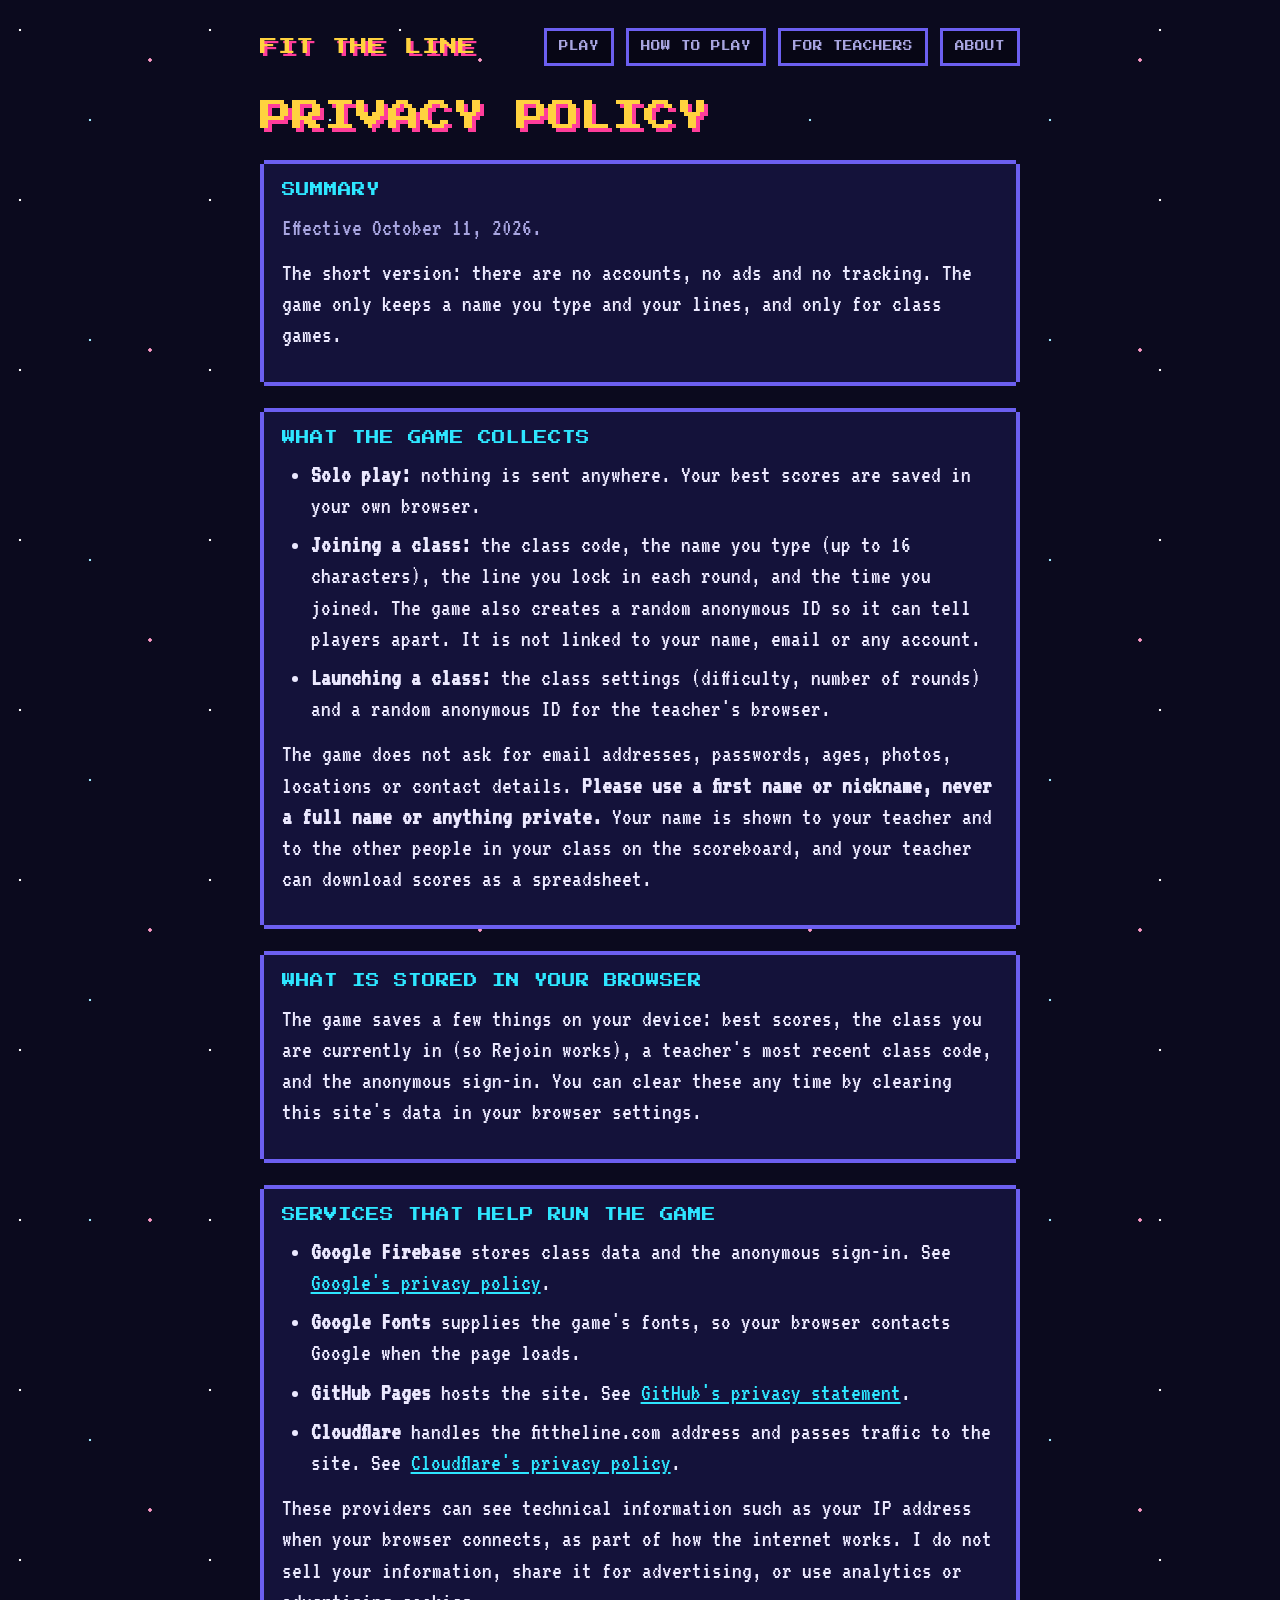
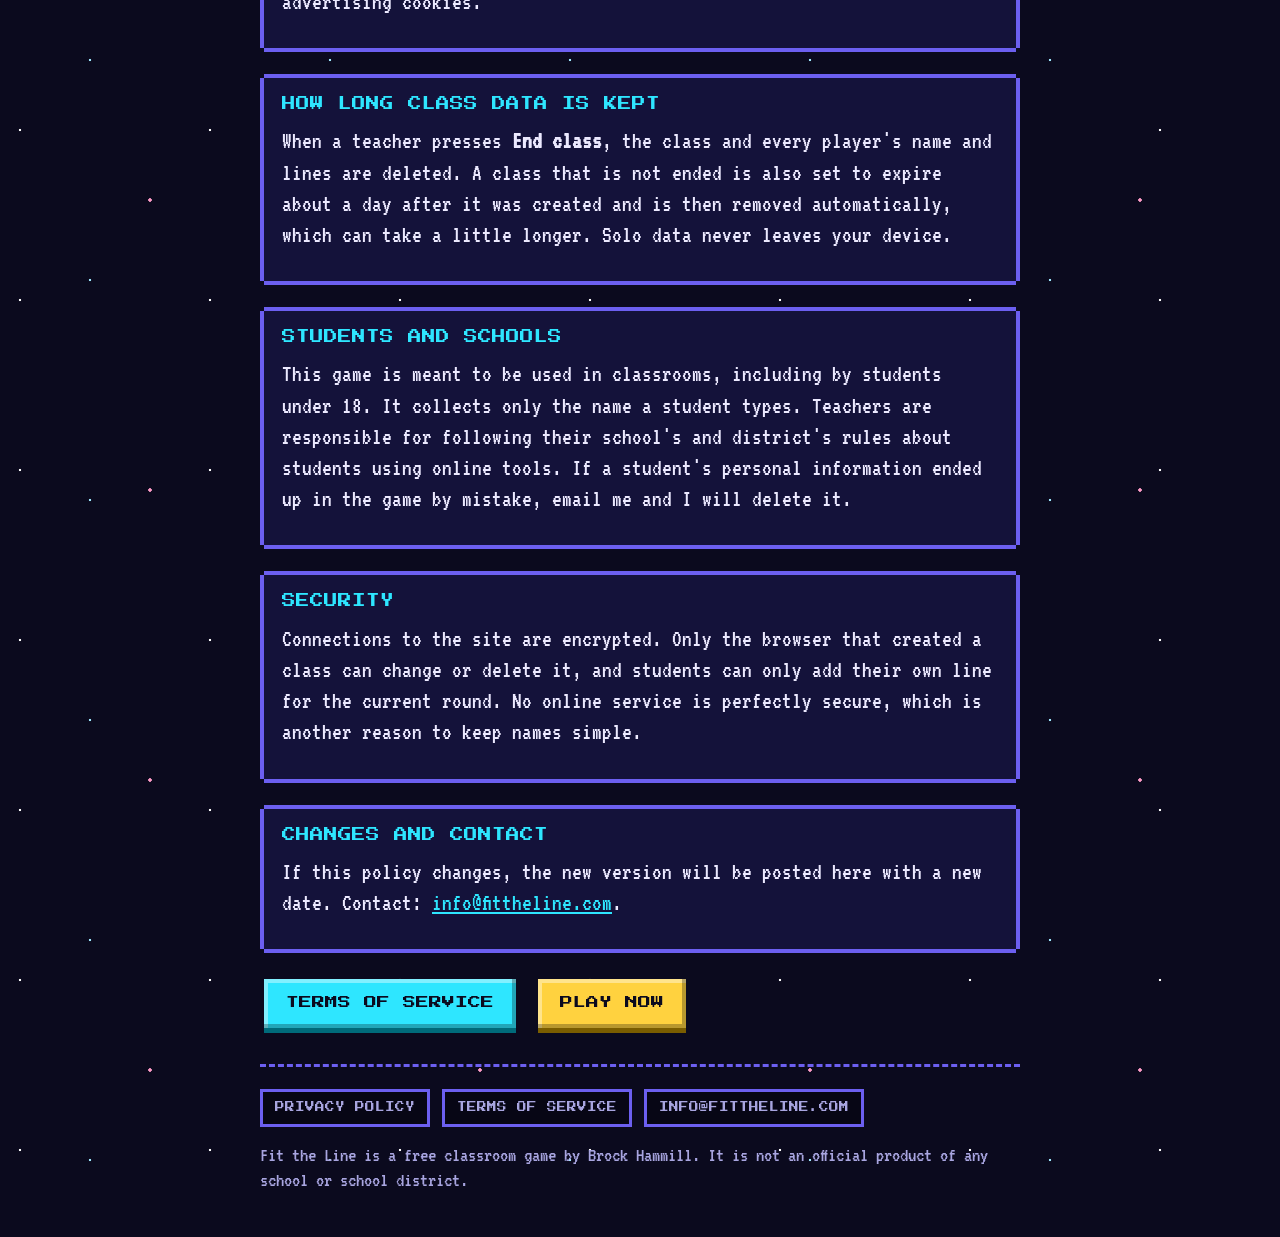
==== privacy/index.html @ 3a4907e1 "Add real pages (how to play, teachers, about, privacy, terms), crawlable links, JSON-LD, new home ti" ====
<!doctype html>
<html lang="en">
<head>
<meta charset="utf-8">
<meta name="viewport" content="width=device-width,initial-scale=1">
<title>Privacy Policy - Fit the Line</title>
<meta name="description" content="Privacy policy for Fit the Line, a free classroom game. No accounts, no ads and no tracking. What is stored for class games and how long it is kept.">
<link rel="canonical" href="https://fittheline.com/privacy/">
<meta property="og:title" content="Privacy Policy - Fit the Line">
<meta property="og:description" content="Privacy policy for Fit the Line, a free classroom game. No accounts, no ads and no tracking. What is stored for class games and how long it is kept.">
<meta property="og:url" content="https://fittheline.com/privacy/">
<meta property="og:type" content="website">
<meta name="theme-color" content="#0b0a1e">
<link rel="icon" href="/favicon.ico" sizes="48x48">
<link rel="icon" href="/favicon.svg" type="image/svg+xml">
<link rel="icon" href="/favicon-48.png" type="image/png" sizes="48x48">
<link rel="apple-touch-icon" href="/apple-touch-icon.png">
<link rel="preconnect" href="https://fonts.googleapis.com">
<link rel="preconnect" href="https://fonts.gstatic.com" crossorigin>
<link href="https://fonts.googleapis.com/css2?family=Press+Start+2P&family=VT323&display=swap" rel="stylesheet">
<link rel="stylesheet" href="/site.css">
</head>
<body>
<div class="page">
<header class="sitehead">
  <a class="brand" href="/">Fit the Line</a>
  <nav aria-label="Main"><a href="/">Play</a><a href="/how-to-play/">How to play</a><a href="/teachers/">For teachers</a><a href="/about/">About</a></nav>
</header>
<main class="doc">
<h1>Privacy policy</h1>
<section class="board"><h2>Summary</h2><p class="muted">Effective October 11, 2026.</p>
    <p>The short version: there are no accounts, no ads and no tracking. The game only keeps a name you type and your lines, and only for class games.</p></section>
<section class="board"><h2>What the game collects</h2>
    <ul>
      <li><b>Solo play:</b> nothing is sent anywhere. Your best scores are saved in your own browser.</li>
      <li><b>Joining a class:</b> the class code, the name you type (up to 16 characters), the line you lock in each round, and the time you joined. The game also creates a random anonymous ID so it can tell players apart. It is not linked to your name, email or any account.</li>
      <li><b>Launching a class:</b> the class settings (difficulty, number of rounds) and a random anonymous ID for the teacher's browser.</li>
    </ul>
    <p>The game does not ask for email addresses, passwords, ages, photos, locations or contact details. <b>Please use a first name or nickname, never a full name or anything private.</b> Your name is shown to your teacher and to the other people in your class on the scoreboard, and your teacher can download scores as a spreadsheet.</p></section>
<section class="board"><h2>What is stored in your browser</h2>
    <p>The game saves a few things on your device: best scores, the class you are currently in (so Rejoin works), a teacher's most recent class code, and the anonymous sign-in. You can clear these any time by clearing this site's data in your browser settings.</p></section>
<section class="board"><h2>Services that help run the game</h2>
    <ul>
      <li><b>Google Firebase</b> stores class data and the anonymous sign-in. See <a href="https://policies.google.com/privacy" target="_blank" rel="noopener">Google's privacy policy</a>.</li>
      <li><b>Google Fonts</b> supplies the game's fonts, so your browser contacts Google when the page loads.</li>
      <li><b>GitHub Pages</b> hosts the site. See <a href="https://docs.github.com/en/site-policy/privacy-policies/github-general-privacy-statement" target="_blank" rel="noopener">GitHub's privacy statement</a>.</li>
      <li><b>Cloudflare</b> handles the fittheline.com address and passes traffic to the site. See <a href="https://www.cloudflare.com/privacypolicy/" target="_blank" rel="noopener">Cloudflare's privacy policy</a>.</li>
    </ul>
    <p>These providers can see technical information such as your IP address when your browser connects, as part of how the internet works. I do not sell your information, share it for advertising, or use analytics or advertising cookies.</p></section>
<section class="board"><h2>How long class data is kept</h2>
    <p>When a teacher presses <b>End class</b>, the class and every player's name and lines are deleted. A class that is not ended is also set to expire about a day after it was created and is then removed automatically, which can take a little longer. Solo data never leaves your device.</p></section>
<section class="board"><h2>Students and schools</h2>
    <p>This game is meant to be used in classrooms, including by students under 18. It collects only the name a student types. Teachers are responsible for following their school's and district's rules about students using online tools. If a student's personal information ended up in the game by mistake, email me and I will delete it.</p></section>
<section class="board"><h2>Security</h2>
    <p>Connections to the site are encrypted. Only the browser that created a class can change or delete it, and students can only add their own line for the current round. No online service is perfectly secure, which is another reason to keep names simple.</p></section>
<section class="board"><h2>Changes and contact</h2>
    <p>If this policy changes, the new version will be posted here with a new date. Contact: <a href="mailto:info@fittheline.com">info@fittheline.com</a>.</p></section>
<div class="ctas"><a class="cta alt" href="/terms/">Terms of service</a><a class="cta" href="/">Play now</a></div>
</main>
<footer class="sitefoot">
  <nav aria-label="Legal and contact"><a href="/privacy/">Privacy policy</a><a href="/terms/">Terms of service</a><a href="mailto:info@fittheline.com">info@fittheline.com</a></nav>
  <p>Fit the Line is a free classroom game by Brock Hammill. It is not an official product of any school or school district.</p>
</footer>
</div>
</body>
</html>
---- site.css ----
/* Shared styles for the info pages (how to play, teachers, about, privacy, terms). The game itself is in index.html. */
:root {
  --bg: #0b0a1e; --screen: #070615; --panel: #14123a; --ink: #ece9ff; --muted: #a8a5e0;
  --grid: #2b2868; --edge: #6c5ff0; --cyan: #2ee6ff; --magenta: #ff3d9a; --yellow: #ffd23f; --dark: #0b0a1e;
  --display: "Press Start 2P", "Courier New", monospace;
  --body: "VT323", "Courier New", monospace;
  color-scheme: dark;
}
* { box-sizing: border-box; }
body {
  margin: 0; background-color: var(--bg);
  background-image:
    radial-gradient(circle at 20px 30px, #ffffff 0, #ffffff 1px, transparent 1.6px),
    radial-gradient(circle at 90px 120px, #9fe9ff 0, #9fe9ff 1px, transparent 1.6px),
    radial-gradient(circle at 150px 60px, #ff9cc8 0, #ff9cc8 1.5px, transparent 2px);
  background-size: 190px 170px, 240px 220px, 330px 290px;
  color: var(--ink); font: 22px/1.2 var(--body); padding: 28px 20px 44px;
}
.page { max-width: 760px; margin-inline: auto; display: grid; gap: 28px; }
a { color: var(--cyan); }
a:focus-visible { outline: 3px dashed var(--ink); outline-offset: 4px; }

.sitehead { display: flex; flex-wrap: wrap; gap: 16px 24px; align-items: center; justify-content: space-between; }
.brand { font: 400 1.1rem/1.3 var(--display); color: var(--yellow); text-shadow: 3px 3px 0 var(--magenta); text-transform: uppercase; text-decoration: none; }
.sitehead nav, .sitefoot nav { display: flex; flex-wrap: wrap; gap: 10px 12px; }
.sitehead nav a, .sitefoot nav a {
  font: 400 0.6rem/1 var(--display); text-transform: uppercase; text-decoration: none; color: var(--muted);
  background: var(--screen); border: 3px solid var(--edge); padding: 11px 12px;
}
.sitehead nav a:hover, .sitefoot nav a:hover { color: var(--ink); }
.sitehead nav a[aria-current="page"] { background: var(--cyan); border-color: var(--cyan); color: var(--dark); }
.sitefoot { display: grid; gap: 16px; border-top: 3px dashed var(--edge); padding-top: 22px; }
.sitefoot p { margin: 0; color: var(--muted); font-size: 1.3rem; }

.doc { display: grid; gap: 22px; min-width: 0; }
.doc h1 { font: 400 clamp(1.2rem, 5vw, 2rem)/1.4 var(--display); color: var(--yellow); text-shadow: 4px 4px 0 var(--magenta); margin: 0; text-transform: uppercase; text-wrap: balance; }
.board { background: var(--panel); padding: 16px 18px; margin: 4px; min-width: 0;
  box-shadow: 0 -4px 0 0 var(--edge), 0 4px 0 0 var(--edge), -4px 0 0 0 var(--edge), 4px 0 0 0 var(--edge); }
.doc h2 { font: 400 0.85rem/1.5 var(--display); color: var(--cyan); text-transform: uppercase; margin: 0 0 12px; }
.doc h3 { font: 400 0.65rem/1.5 var(--display); color: var(--yellow); text-transform: uppercase; margin: 18px 0 8px; }
.doc p, .doc li, .doc dd { font-size: 1.5rem; line-height: 1.3; color: var(--ink); }
.doc p { margin: 0 0 14px; }
.doc .lead { font-size: 1.7rem; color: var(--muted); margin: 0; }
.doc .muted { color: var(--muted); }
.doc ul, .doc ol { margin: 0 0 14px; padding-left: 1.3em; display: grid; gap: 8px; }
.doc dt { font: 400 0.65rem/1.5 var(--display); color: var(--yellow); text-transform: uppercase; margin: 16px 0 6px; }
.doc dd { margin: 0 0 8px; }
.doc .steps { list-style: none; padding: 0; counter-reset: step; }
.doc .steps li { counter-increment: step; display: grid; grid-template-columns: 2.2em minmax(0, 1fr); gap: 10px; align-items: baseline; }
.doc .steps li::before { content: counter(step); font: 400 0.8rem var(--display); color: var(--dark); background: var(--yellow); text-align: center; padding: 6px 0; box-shadow: inset -3px -3px 0 rgba(0, 0, 0, 0.28); }
.doc .formula { font: 1.7rem/1.2 var(--body); background: var(--screen); border: 3px solid var(--edge); padding: 8px 12px; overflow-wrap: anywhere; }
.cta { display: inline-block; font: 400 0.8rem/1 var(--display); text-transform: uppercase; text-decoration: none; color: var(--dark); background: var(--yellow); padding: 18px 22px;
  box-shadow: inset -4px -4px 0 rgba(0, 0, 0, 0.28), inset 4px 4px 0 rgba(255, 255, 255, 0.4), 0 5px 0 0 #7a5d00; }
.cta:active { transform: translateY(4px); }
.cta.alt { background: var(--cyan); box-shadow: inset -4px -4px 0 rgba(0, 0, 0, 0.28), inset 4px 4px 0 rgba(255, 255, 255, 0.4), 0 5px 0 0 #006b7a; }
.ctas { display: flex; flex-wrap: wrap; gap: 18px 22px; padding: 4px 4px 8px; }
@media (max-width: 520px) { .sitehead nav a, .sitefoot nav a { padding: 10px; } }
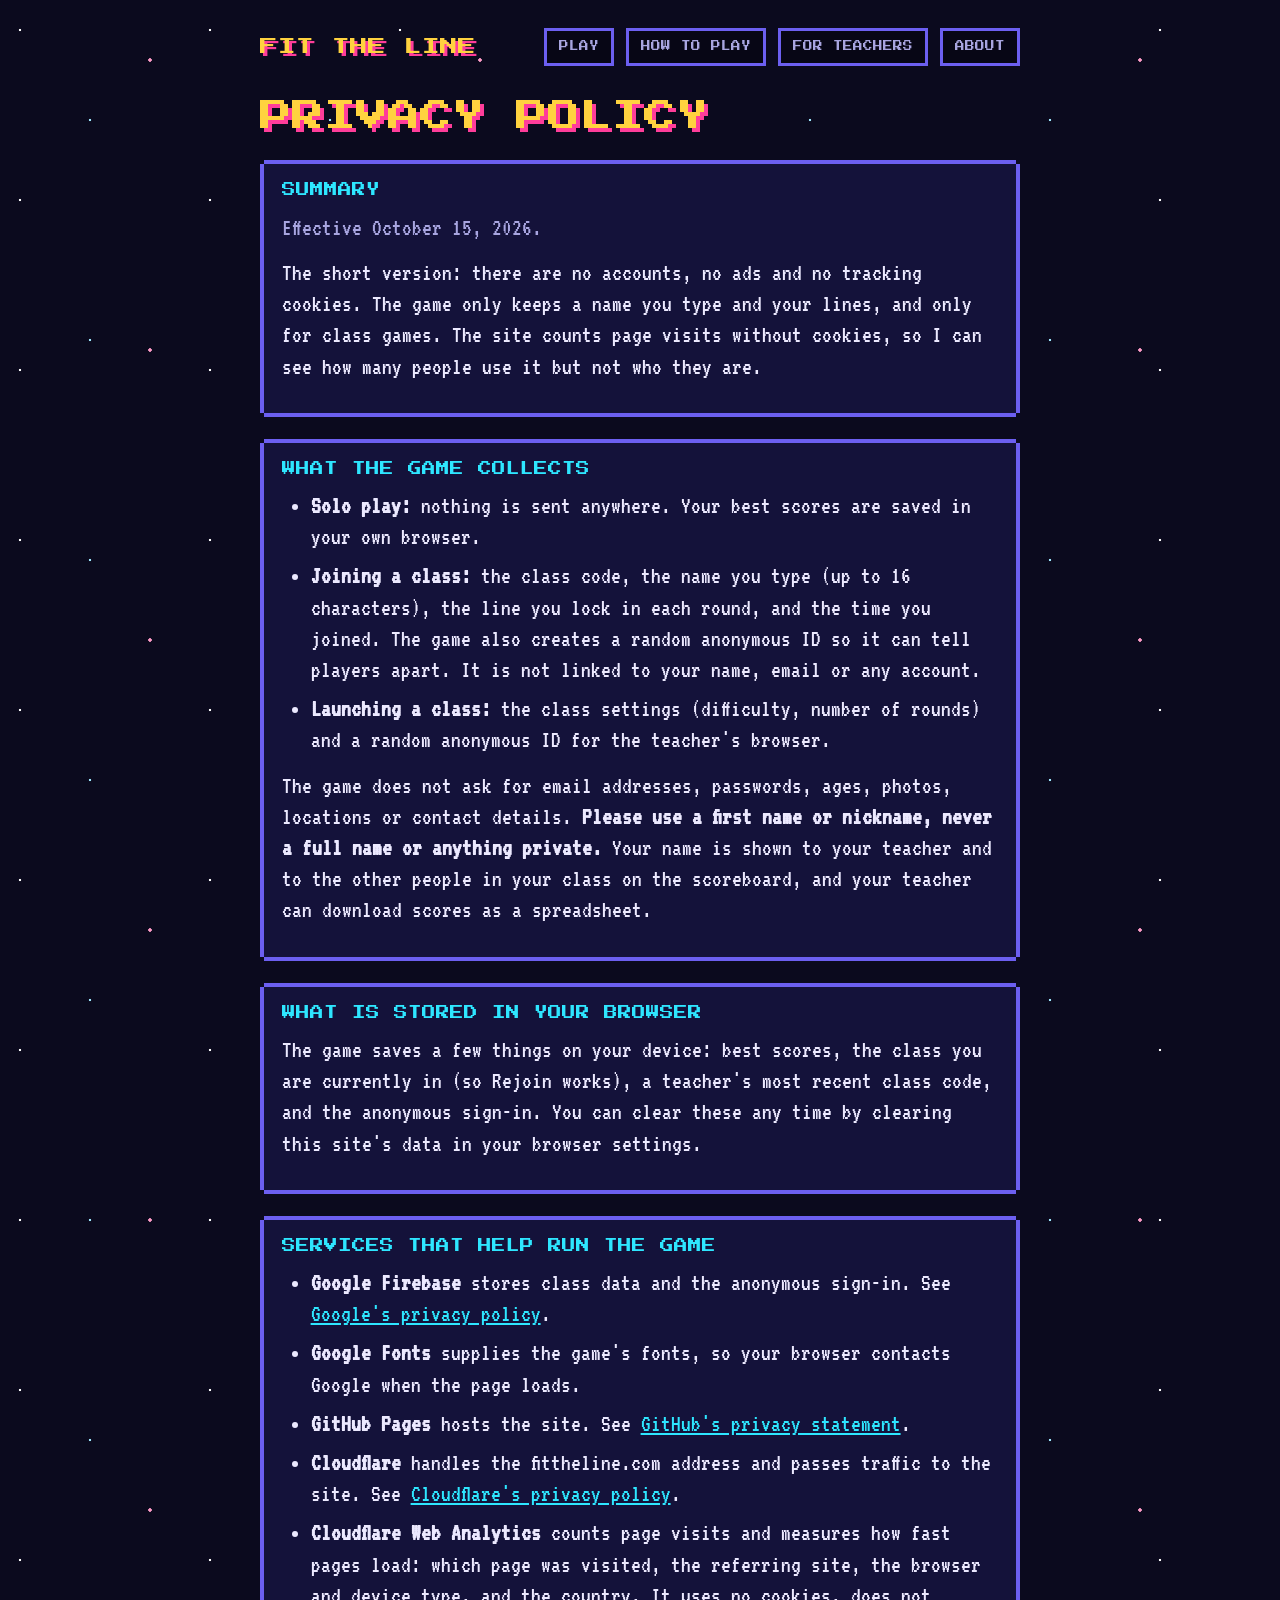
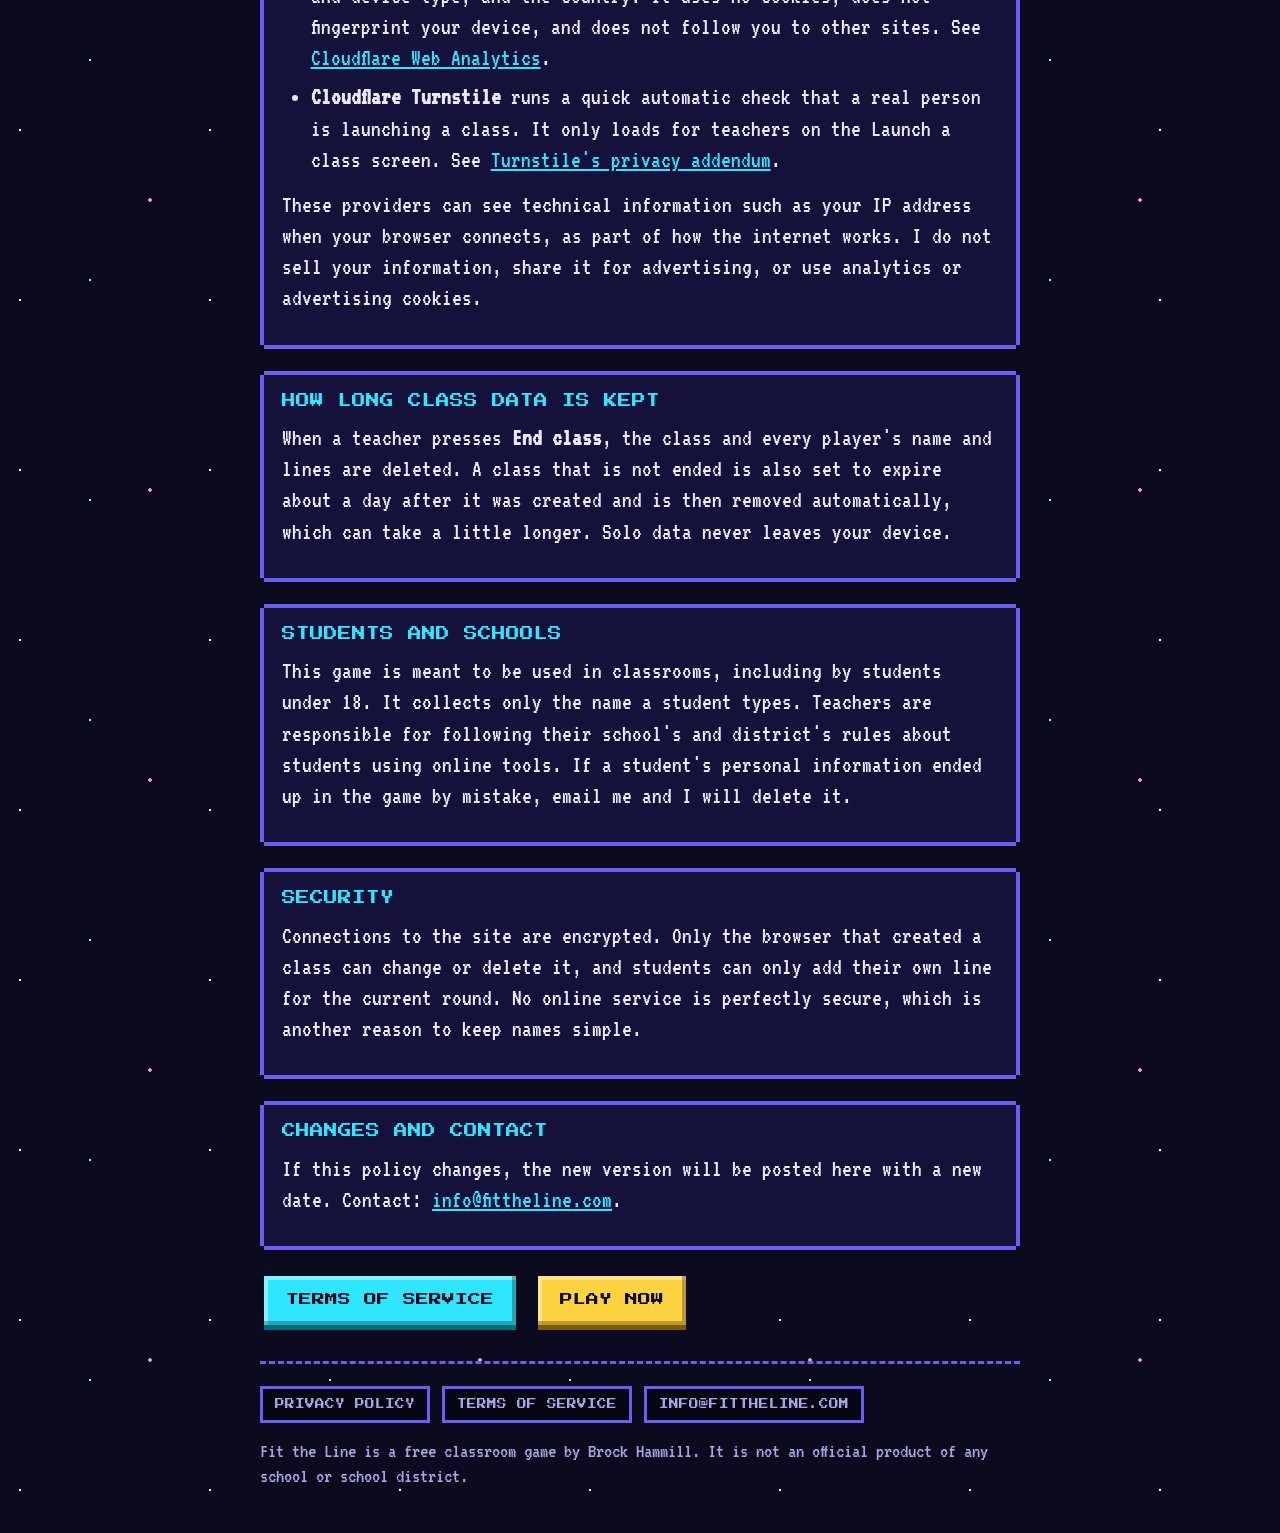
==== commit 15859f41: "Privacy page: disclose Cloudflare Web Analytics and Turnstile The page promised no analytics. Cloudf" ====
--- a/privacy/index.html
+++ b/privacy/index.html
@@ -4,10 +4,10 @@
 <meta charset="utf-8">
 <meta name="viewport" content="width=device-width,initial-scale=1">
 <title>Privacy Policy - Fit the Line</title>
-<meta name="description" content="Privacy policy for Fit the Line, a free classroom game. No accounts, no ads and no tracking. What is stored for class games and how long it is kept.">
+<meta name="description" content="Privacy policy for Fit the Line, a free classroom game. No accounts, no ads and no tracking cookies. What is stored for class games and how long it is kept.">
 <link rel="canonical" href="https://fittheline.com/privacy/">
 <meta property="og:title" content="Privacy Policy - Fit the Line">
-<meta property="og:description" content="Privacy policy for Fit the Line, a free classroom game. No accounts, no ads and no tracking. What is stored for class games and how long it is kept.">
+<meta property="og:description" content="Privacy policy for Fit the Line, a free classroom game. No accounts, no ads and no tracking cookies. What is stored for class games and how long it is kept.">
 <meta property="og:url" content="https://fittheline.com/privacy/">
 <meta property="og:type" content="website">
 <meta name="theme-color" content="#0b0a1e">
@@ -28,8 +28,8 @@
 </header>
 <main class="doc">
 <h1>Privacy policy</h1>
-<section class="board"><h2>Summary</h2><p class="muted">Effective October 11, 2026.</p>
-    <p>The short version: there are no accounts, no ads and no tracking. The game only keeps a name you type and your lines, and only for class games.</p></section>
+<section class="board"><h2>Summary</h2><p class="muted">Effective October 15, 2026.</p>
+    <p>The short version: there are no accounts, no ads and no tracking cookies. The game only keeps a name you type and your lines, and only for class games. The site counts page visits without cookies, so I can see how many people use it but not who they are.</p></section>
 <section class="board"><h2>What the game collects</h2>
     <ul>
       <li><b>Solo play:</b> nothing is sent anywhere. Your best scores are saved in your own browser.</li>
@@ -45,6 +45,8 @@
       <li><b>Google Fonts</b> supplies the game's fonts, so your browser contacts Google when the page loads.</li>
       <li><b>GitHub Pages</b> hosts the site. See <a href="https://docs.github.com/en/site-policy/privacy-policies/github-general-privacy-statement" target="_blank" rel="noopener">GitHub's privacy statement</a>.</li>
       <li><b>Cloudflare</b> handles the fittheline.com address and passes traffic to the site. See <a href="https://www.cloudflare.com/privacypolicy/" target="_blank" rel="noopener">Cloudflare's privacy policy</a>.</li>
+      <li><b>Cloudflare Web Analytics</b> counts page visits and measures how fast pages load: which page was visited, the referring site, the browser and device type, and the country. It uses no cookies, does not fingerprint your device, and does not follow you to other sites. See <a href="https://www.cloudflare.com/web-analytics/" target="_blank" rel="noopener">Cloudflare Web Analytics</a>.</li>
+      <li><b>Cloudflare Turnstile</b> runs a quick automatic check that a real person is launching a class. It only loads for teachers on the Launch a class screen. See <a href="https://www.cloudflare.com/turnstile-privacy-policy/" target="_blank" rel="noopener">Turnstile's privacy addendum</a>.</li>
     </ul>
     <p>These providers can see technical information such as your IP address when your browser connects, as part of how the internet works. I do not sell your information, share it for advertising, or use analytics or advertising cookies.</p></section>
 <section class="board"><h2>How long class data is kept</h2>
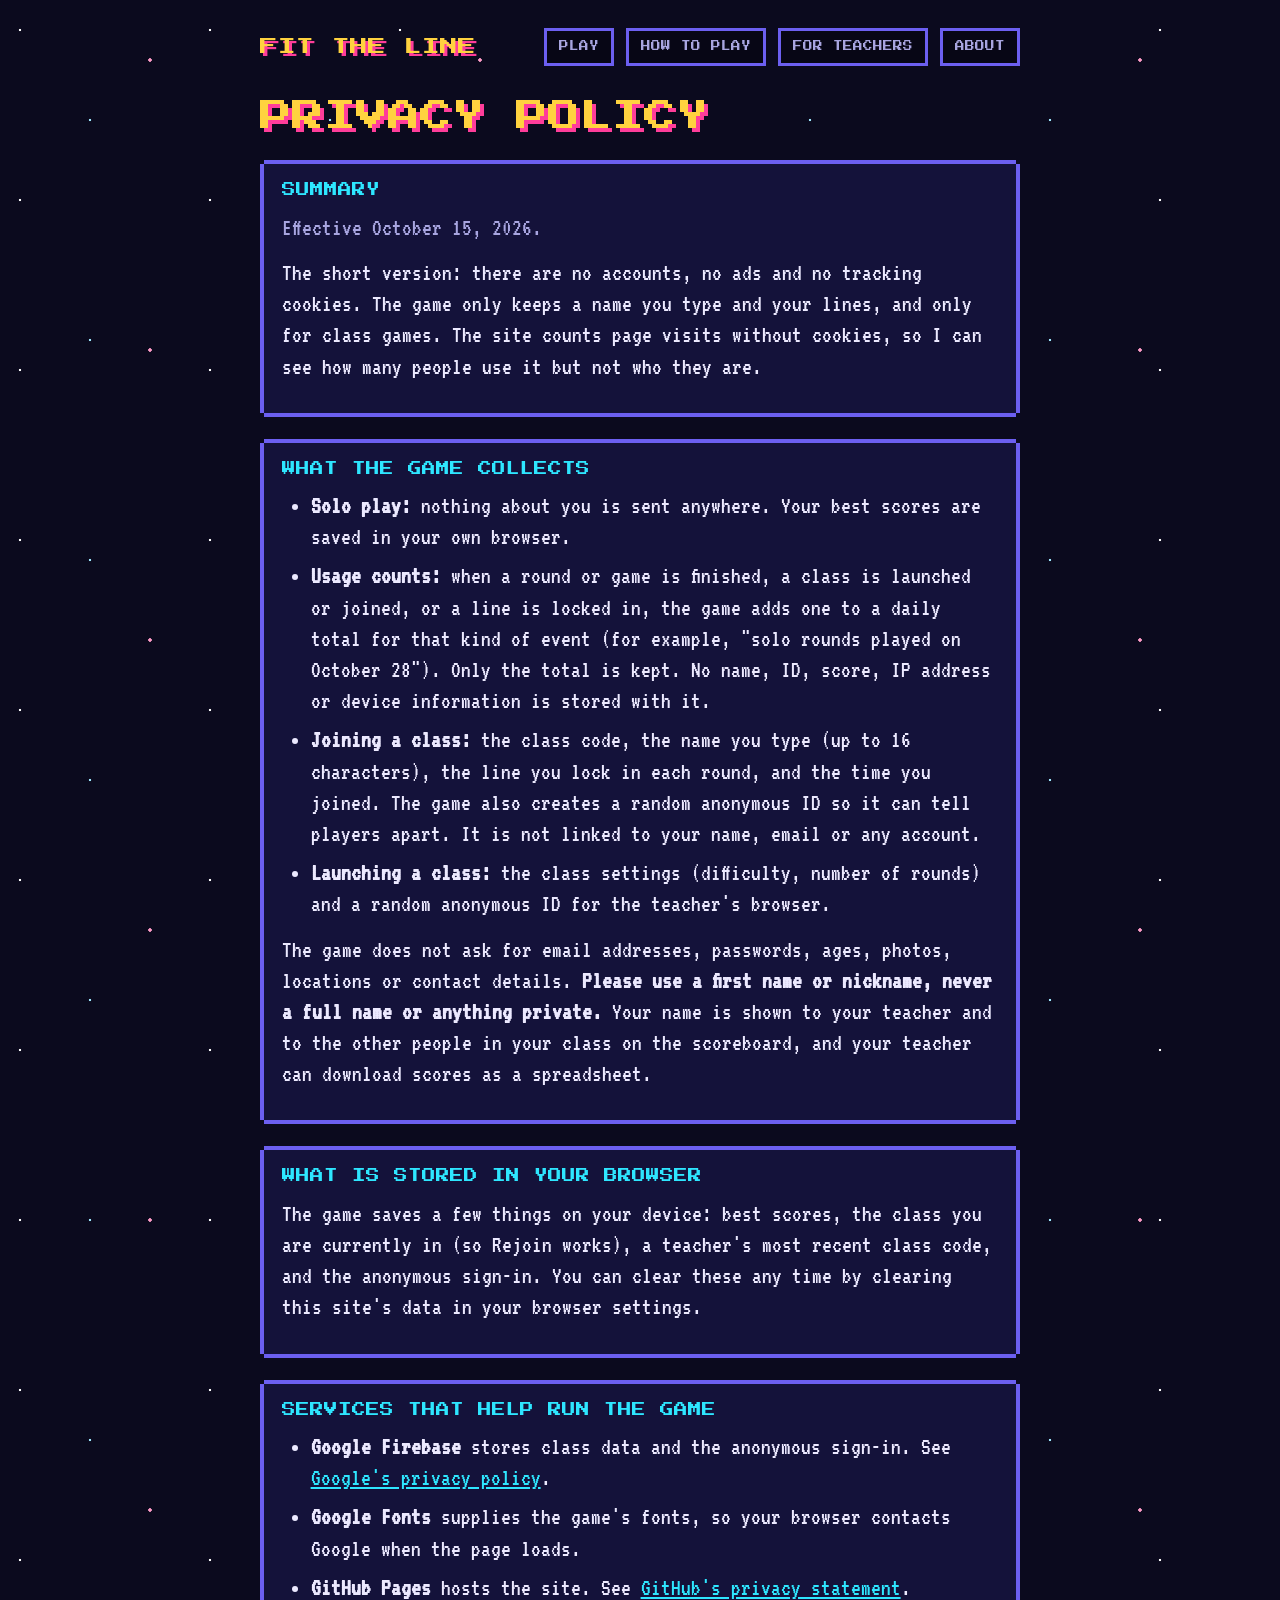
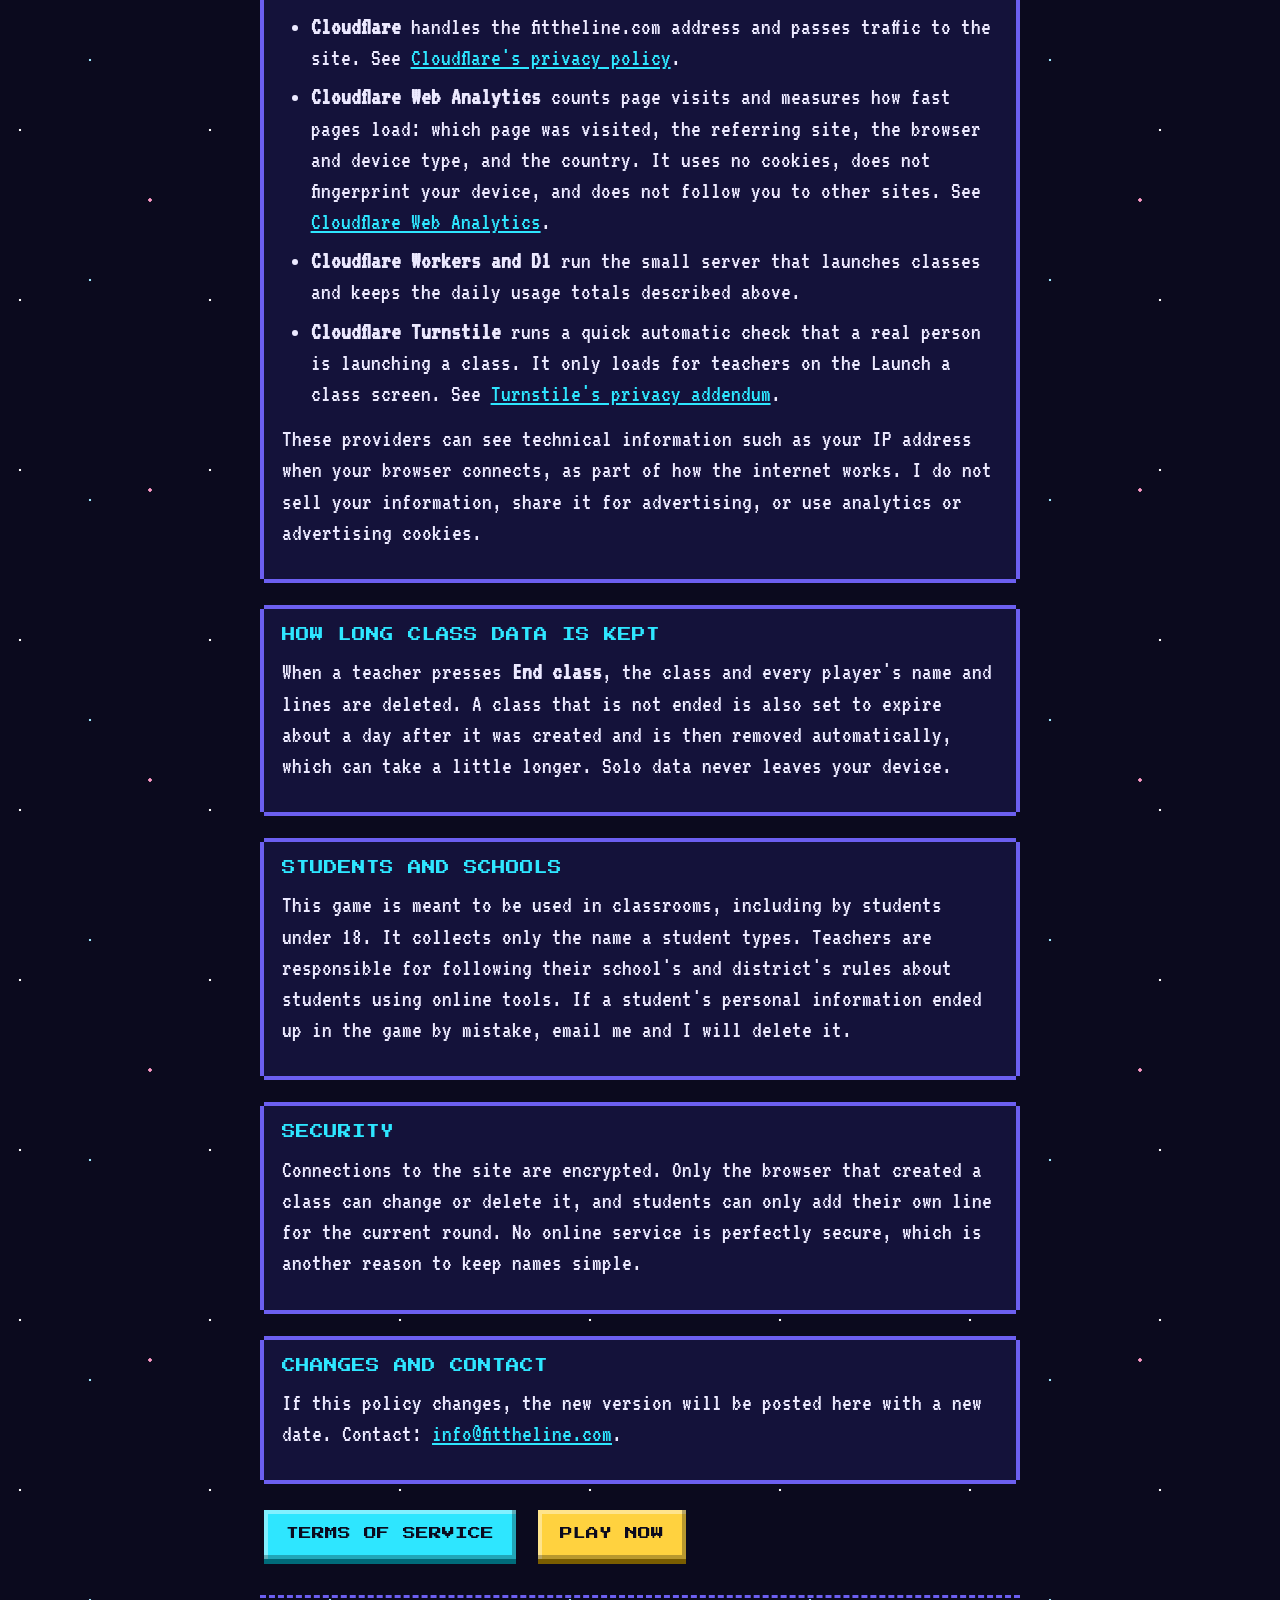
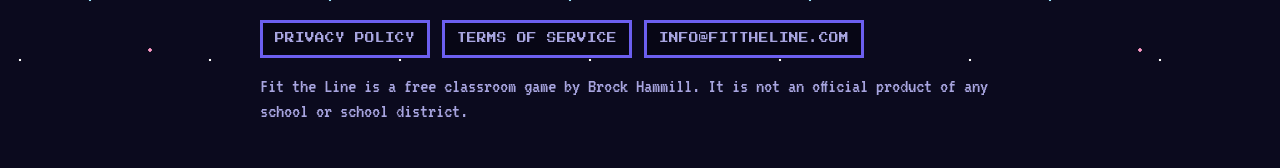
==== commit 276f07e2: "Count anonymous game events in D1 for usage numbers The page posts {"e": event} to /api/event on sol" ====
--- a/privacy/index.html
+++ b/privacy/index.html
@@ -32,7 +32,8 @@
     <p>The short version: there are no accounts, no ads and no tracking cookies. The game only keeps a name you type and your lines, and only for class games. The site counts page visits without cookies, so I can see how many people use it but not who they are.</p></section>
 <section class="board"><h2>What the game collects</h2>
     <ul>
-      <li><b>Solo play:</b> nothing is sent anywhere. Your best scores are saved in your own browser.</li>
+      <li><b>Solo play:</b> nothing about you is sent anywhere. Your best scores are saved in your own browser.</li>
+      <li><b>Usage counts:</b> when a round or game is finished, a class is launched or joined, or a line is locked in, the game adds one to a daily total for that kind of event (for example, "solo rounds played on October 28"). Only the total is kept. No name, ID, score, IP address or device information is stored with it.</li>
       <li><b>Joining a class:</b> the class code, the name you type (up to 16 characters), the line you lock in each round, and the time you joined. The game also creates a random anonymous ID so it can tell players apart. It is not linked to your name, email or any account.</li>
       <li><b>Launching a class:</b> the class settings (difficulty, number of rounds) and a random anonymous ID for the teacher's browser.</li>
     </ul>
@@ -46,6 +47,7 @@
       <li><b>GitHub Pages</b> hosts the site. See <a href="https://docs.github.com/en/site-policy/privacy-policies/github-general-privacy-statement" target="_blank" rel="noopener">GitHub's privacy statement</a>.</li>
       <li><b>Cloudflare</b> handles the fittheline.com address and passes traffic to the site. See <a href="https://www.cloudflare.com/privacypolicy/" target="_blank" rel="noopener">Cloudflare's privacy policy</a>.</li>
       <li><b>Cloudflare Web Analytics</b> counts page visits and measures how fast pages load: which page was visited, the referring site, the browser and device type, and the country. It uses no cookies, does not fingerprint your device, and does not follow you to other sites. See <a href="https://www.cloudflare.com/web-analytics/" target="_blank" rel="noopener">Cloudflare Web Analytics</a>.</li>
+      <li><b>Cloudflare Workers and D1</b> run the small server that launches classes and keeps the daily usage totals described above.</li>
       <li><b>Cloudflare Turnstile</b> runs a quick automatic check that a real person is launching a class. It only loads for teachers on the Launch a class screen. See <a href="https://www.cloudflare.com/turnstile-privacy-policy/" target="_blank" rel="noopener">Turnstile's privacy addendum</a>.</li>
     </ul>
     <p>These providers can see technical information such as your IP address when your browser connects, as part of how the internet works. I do not sell your information, share it for advertising, or use analytics or advertising cookies.</p></section>
